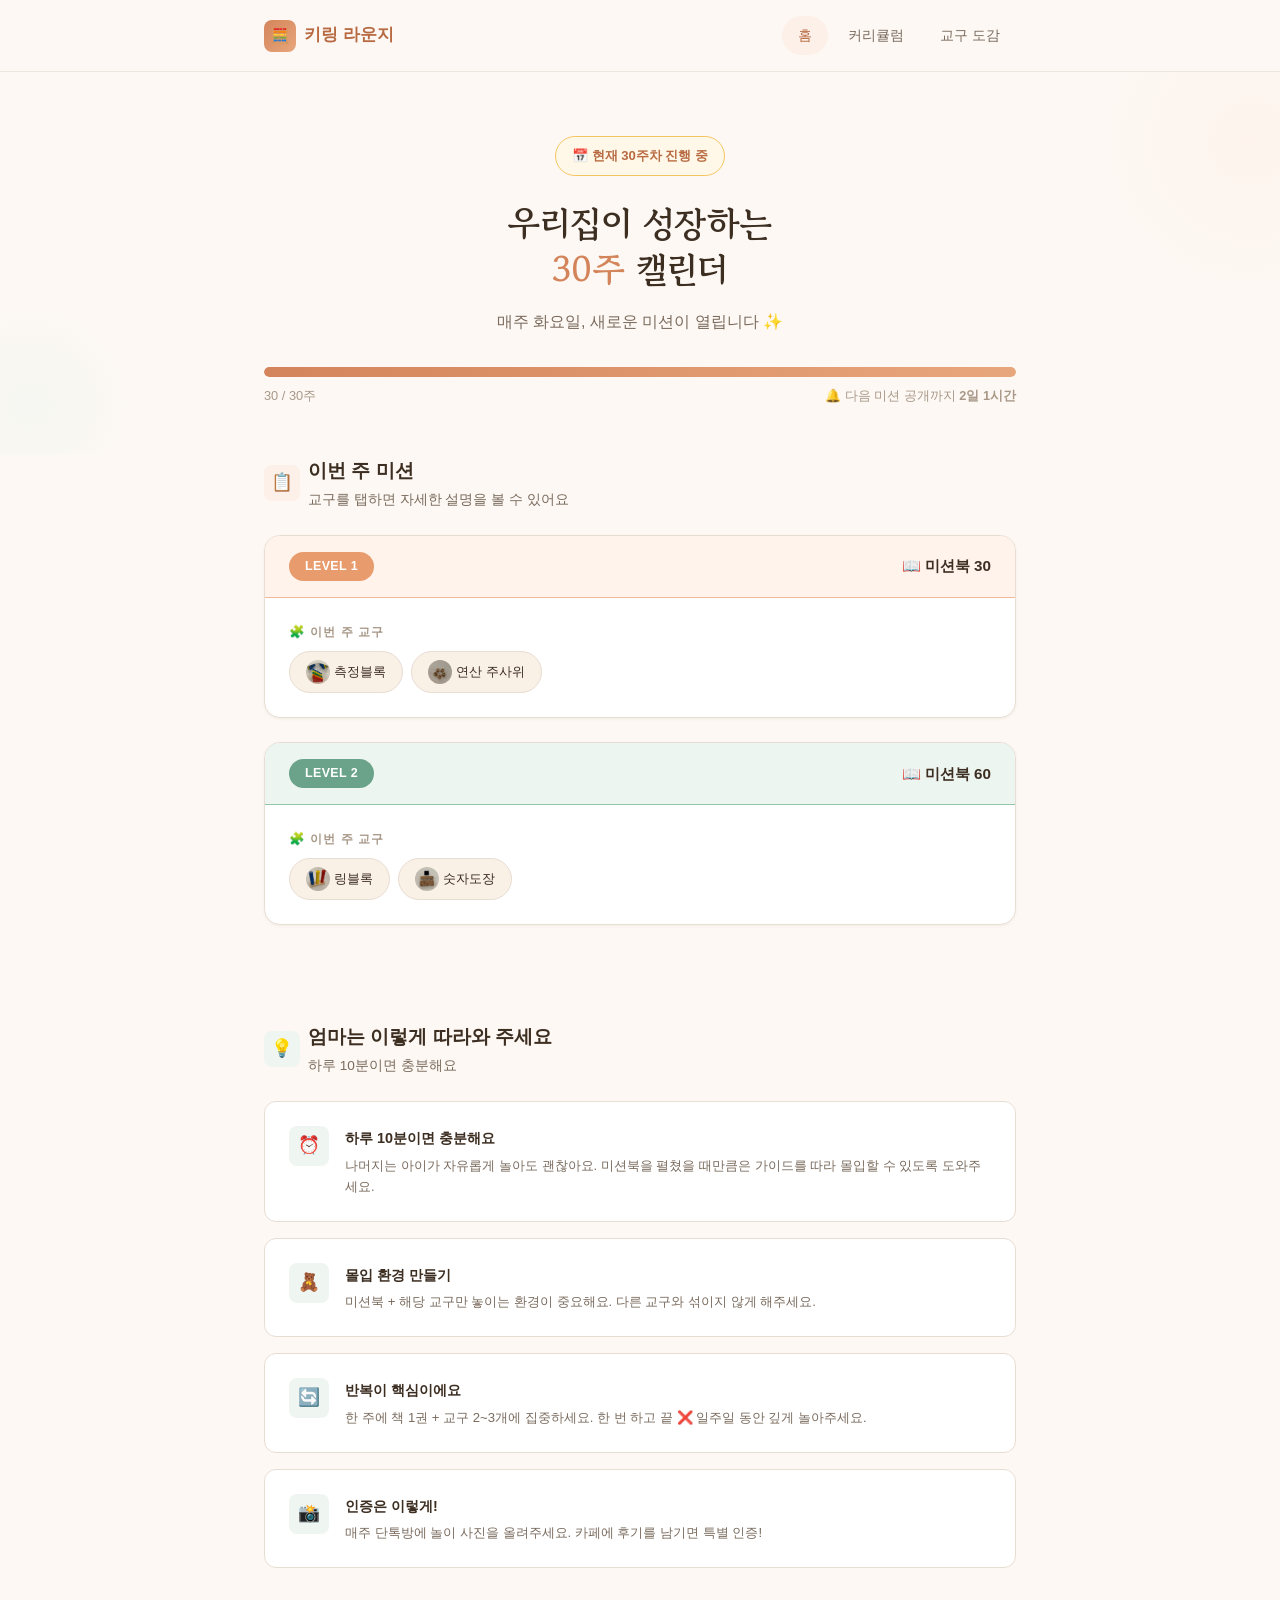
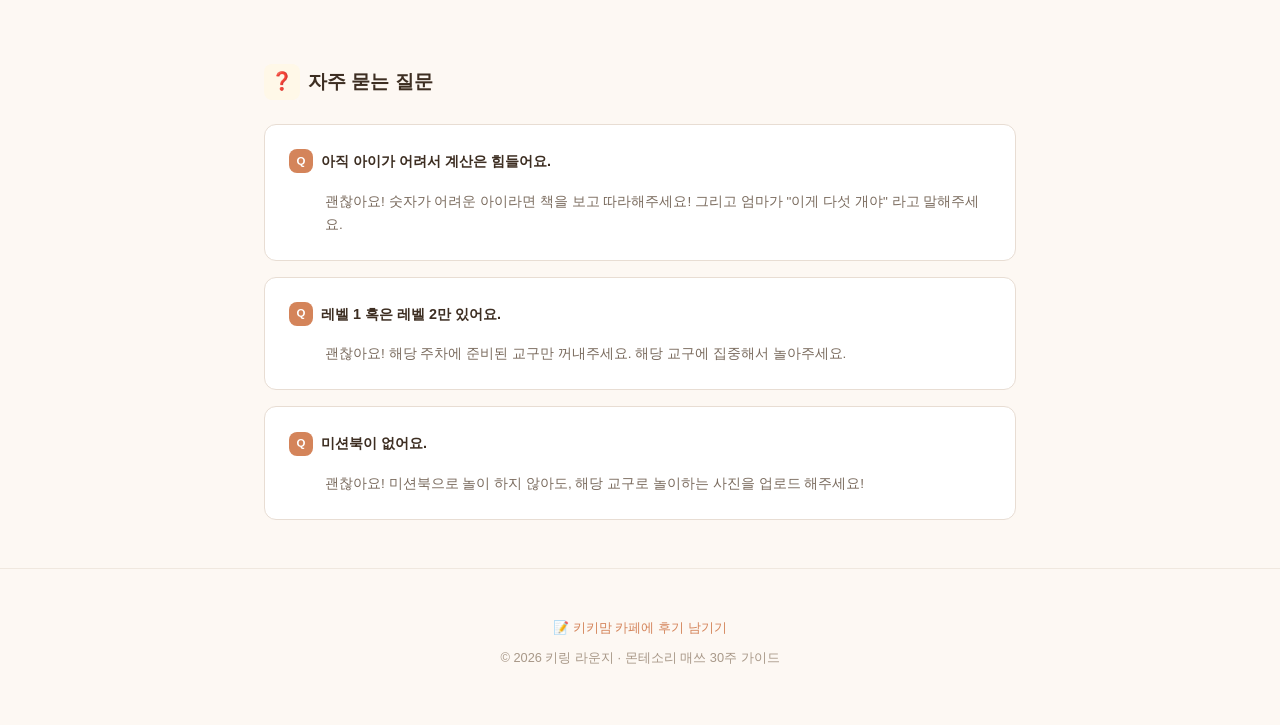
==== index.html @ b8d5ac5e "몬테소리 매쓰 30주 가이드 2기 사이트" ====
<!DOCTYPE html>
<html lang="ko">
<head>
  <meta charset="UTF-8">
  <meta name="viewport" content="width=device-width, initial-scale=1.0">
  <title>몬테소리 매쓰 30주 가이드 | 키링 라운지</title>
  <meta name="description" content="몬테소리 매쓰 교구와 미션북으로 우리 아이의 수학 감각을 키워주세요. 매주 화요일, 새로운 미션이 열립니다.">
  <link rel="preconnect" href="https://fonts.googleapis.com">
  <link rel="preconnect" href="https://fonts.gstatic.com" crossorigin>
  <link href="https://fonts.googleapis.com/css2?family=Gowun+Batang:wght@400;700&family=Pretendard:wght@400;500;600;700;800&display=swap" rel="stylesheet">
  <link rel="stylesheet" href="css/style.css">
</head>
<body data-page="home">

  <!-- 내비게이션 -->
  <nav class="nav">
    <div class="container nav-inner">
      <a href="index.html" class="nav-logo">
        <span class="nav-logo-icon">🧮</span>
        <span>키링 라운지</span>
      </a>
      <button class="nav-mobile-toggle" id="nav-toggle" aria-label="메뉴">☰</button>
      <div class="nav-links" id="nav-links">
        <a href="index.html" class="nav-link active">홈</a>
        <a href="curriculum.html" class="nav-link">커리큘럼</a>
        <a href="tools.html" class="nav-link">교구 도감</a>
      </div>
    </div>
  </nav>



  <!-- 히어로 -->
  <section class="hero">
    <div class="container hero-content">
      <div class="hero-badge" id="hero-badge">📅 로딩 중...</div>
      <h1 class="hero-title">우리집이 성장하는<br><em>30주</em> 캘린더</h1>
      <p class="hero-subtitle">매주 화요일, 새로운 미션이 열립니다 ✨</p>

      <div class="progress-section">
        <div class="progress-bar-wrapper">
          <div class="progress-bar-fill" id="progress-fill" style="width: 0%"></div>
        </div>
        <div class="progress-info">
          <span id="progress-text">- / 30주</span>
          <span id="countdown"></span>
        </div>
      </div>
    </div>
  </section>



  <!-- 이번 주 미션 -->
  <section class="current-week-section">
    <div class="container">
      <div class="section-header">
        <div class="section-icon" style="background: var(--color-primary-bg);">📋</div>
        <div>
          <div class="section-title">이번 주 미션</div>
          <div class="section-subtitle">교구를 탭하면 자세한 설명을 볼 수 있어요</div>
        </div>
      </div>
      <div class="mission-cards" id="mission-cards"></div>
    </div>
  </section>

  <!-- 이렇게 따라와 주세요 -->
  <section class="guide-section">
    <div class="container">
      <div class="section-header">
        <div class="section-icon" style="background: var(--color-secondary-bg);">💡</div>
        <div>
          <div class="section-title">엄마는 이렇게 따라와 주세요</div>
          <div class="section-subtitle">하루 10분이면 충분해요</div>
        </div>
      </div>
      <div class="guide-cards" id="guide-cards"></div>
    </div>
  </section>

  <!-- FAQ -->
  <section class="faq-section">
    <div class="container">
      <div class="section-header">
        <div class="section-icon" style="background: var(--color-highlight-bg);">❓</div>
        <div>
          <div class="section-title">자주 묻는 질문</div>
        </div>
      </div>
      <div class="faq-list" id="faq-list"></div>
    </div>
  </section>



  <!-- 푸터 -->
  <footer class="footer">
    <div class="container">
      <p class="footer-text">
        <a href="https://cafe.naver.com/f-e/cafes/31207252/menus/6?viewType=W" class="footer-link" target="_blank">
          📝 키키맘 카페에 후기 남기기
        </a>
      </p>
      <p class="footer-text">© 2026 키링 라운지 · 몬테소리 매쓰 30주 가이드</p>
    </div>
  </footer>

  <!-- 교구 모달 -->
  <div class="modal-overlay" id="tool-modal">
    <div class="modal" id="tool-modal-content"></div>
  </div>

  <script src="js/data.js"></script>
  <script src="js/app.js"></script>
</body>
</html>
---- css/style.css ----
/* ==================== CSS 변수 & 리셋 ==================== */
:root {
  /* 몬테소리 감성 컬러 팔레트 */
  --color-bg: #FDF8F3;
  --color-bg-warm: #F9F0E6;
  --color-card: #FFFFFF;
  --color-card-hover: #FFF9F2;

  --color-primary: #D4845A;
  --color-primary-light: #E8A67C;
  --color-primary-dark: #B86B42;
  --color-primary-bg: #FDF0E8;

  --color-secondary: #7BA68D;
  --color-secondary-light: #A3C4AF;
  --color-secondary-dark: #5C8A6F;
  --color-secondary-bg: #EFF6F1;

  --color-accent: #C4956A;
  --color-accent-light: #D4B08E;

  --color-level1: #E89B6C;
  --color-level1-bg: #FFF3EB;
  --color-level1-border: #F0B894;

  --color-level2: #6BA38A;
  --color-level2-bg: #EDF5F0;
  --color-level2-border: #95C4AC;

  --color-text: #3D2E22;
  --color-text-secondary: #7A6B5E;
  --color-text-light: #A89888;
  --color-text-inverse: #FFFFFF;

  --color-border: #E8DDD3;
  --color-border-light: #F0E8DF;

  --color-highlight: #F5C563;
  --color-highlight-bg: #FFF8E8;

  --color-badge-vip: #D4845A;
  --color-badge-family: #7BA68D;
  --color-badge-guest: #C4956A;

  /* 타이포그래피 */
  --font-main: 'Pretendard', -apple-system, BlinkMacSystemFont, 'Segoe UI', sans-serif;
  --font-accent: 'Gowun Batang', serif;

  /* 간격 */
  --space-xs: 4px;
  --space-sm: 8px;
  --space-md: 16px;
  --space-lg: 24px;
  --space-xl: 32px;
  --space-2xl: 48px;
  --space-3xl: 64px;

  /* 라운드 */
  --radius-sm: 8px;
  --radius-md: 12px;
  --radius-lg: 16px;
  --radius-xl: 24px;
  --radius-full: 9999px;

  /* 그림자 */
  --shadow-sm: 0 1px 3px rgba(61, 46, 34, 0.06);
  --shadow-md: 0 4px 12px rgba(61, 46, 34, 0.08);
  --shadow-lg: 0 8px 24px rgba(61, 46, 34, 0.1);
  --shadow-xl: 0 16px 40px rgba(61, 46, 34, 0.12);

  /* 트랜지션 */
  --transition-fast: 0.15s ease;
  --transition-normal: 0.25s ease;
  --transition-slow: 0.4s ease;
}

/* 리셋 */
*, *::before, *::after {
  margin: 0;
  padding: 0;
  box-sizing: border-box;
}

html {
  scroll-behavior: smooth;
  -webkit-text-size-adjust: 100%;
}

body {
  font-family: var(--font-main);
  background-color: var(--color-bg);
  color: var(--color-text);
  line-height: 1.7;
  min-height: 100vh;
  overflow-x: hidden;
}

a {
  color: inherit;
  text-decoration: none;
}

img {
  max-width: 100%;
  height: auto;
  display: block;
}

button {
  font-family: inherit;
  cursor: pointer;
  border: none;
  background: none;
}

/* ==================== 공통 레이아웃 ==================== */
.container {
  max-width: 800px;
  margin: 0 auto;
  padding: 0 var(--space-lg);
}

.page-section {
  padding: var(--space-2xl) 0;
}

/* ==================== 내비게이션 ==================== */
.nav {
  position: sticky;
  top: 0;
  z-index: 100;
  background: rgba(253, 248, 243, 0.92);
  backdrop-filter: blur(12px);
  -webkit-backdrop-filter: blur(12px);
  border-bottom: 1px solid var(--color-border-light);
  padding: var(--space-md) 0;
}

.nav-inner {
  display: flex;
  align-items: center;
  justify-content: space-between;
}

.nav-logo {
  display: flex;
  align-items: center;
  gap: var(--space-sm);
  font-weight: 700;
  font-size: 1.05rem;
  color: var(--color-primary-dark);
}

.nav-logo-icon {
  width: 32px;
  height: 32px;
  background: linear-gradient(135deg, var(--color-primary), var(--color-primary-light));
  border-radius: var(--radius-sm);
  display: flex;
  align-items: center;
  justify-content: center;
  font-size: 1rem;
}

.nav-links {
  display: flex;
  gap: var(--space-xs);
}

.nav-link {
  padding: var(--space-sm) var(--space-md);
  border-radius: var(--radius-full);
  font-size: 0.85rem;
  font-weight: 500;
  color: var(--color-text-secondary);
  transition: all var(--transition-fast);
}

.nav-link:hover,
.nav-link.active {
  background: var(--color-primary-bg);
  color: var(--color-primary-dark);
}

/* 모바일 내비 */
.nav-mobile-toggle {
  display: none;
  width: 36px;
  height: 36px;
  align-items: center;
  justify-content: center;
  border-radius: var(--radius-sm);
  font-size: 1.2rem;
  color: var(--color-text-secondary);
}

@media (max-width: 640px) {
  .nav-links {
    display: none;
    position: absolute;
    top: 100%;
    left: 0;
    right: 0;
    background: rgba(253, 248, 243, 0.98);
    backdrop-filter: blur(12px);
    flex-direction: column;
    padding: var(--space-sm) var(--space-lg);
    border-bottom: 1px solid var(--color-border-light);
    box-shadow: var(--shadow-md);
  }

  .nav-links.open {
    display: flex;
  }

  .nav-mobile-toggle {
    display: flex;
  }
}

/* ==================== 히어로 섹션 ==================== */
.hero {
  padding: var(--space-3xl) 0 var(--space-2xl);
  text-align: center;
  position: relative;
  overflow: hidden;
}

.hero::before {
  content: '';
  position: absolute;
  top: -80px;
  right: -120px;
  width: 300px;
  height: 300px;
  background: radial-gradient(circle, var(--color-primary-bg) 0%, transparent 70%);
  border-radius: 50%;
  opacity: 0.6;
}

.hero::after {
  content: '';
  position: absolute;
  bottom: -60px;
  left: -80px;
  width: 220px;
  height: 220px;
  background: radial-gradient(circle, var(--color-secondary-bg) 0%, transparent 70%);
  border-radius: 50%;
  opacity: 0.5;
}

.hero-content {
  position: relative;
  z-index: 1;
}

.hero-badge {
  display: inline-flex;
  align-items: center;
  gap: var(--space-sm);
  padding: var(--space-sm) var(--space-md);
  background: var(--color-highlight-bg);
  border: 1px solid var(--color-highlight);
  border-radius: var(--radius-full);
  font-size: 0.82rem;
  font-weight: 600;
  color: var(--color-primary-dark);
  margin-bottom: var(--space-lg);
  animation: fadeInDown 0.6s ease;
}

.hero-title {
  font-family: var(--font-accent);
  font-size: 2.2rem;
  font-weight: 700;
  line-height: 1.3;
  color: var(--color-text);
  margin-bottom: var(--space-md);
  animation: fadeInUp 0.6s ease 0.1s both;
}

.hero-title em {
  font-style: normal;
  color: var(--color-primary);
}

.hero-subtitle {
  font-size: 1rem;
  color: var(--color-text-secondary);
  margin-bottom: var(--space-xl);
  animation: fadeInUp 0.6s ease 0.2s both;
}

/* 진행률 바 */
.progress-section {
  animation: fadeInUp 0.6s ease 0.3s both;
}

.progress-bar-wrapper {
  background: var(--color-border-light);
  border-radius: var(--radius-full);
  height: 10px;
  overflow: hidden;
  margin-bottom: var(--space-sm);
}

.progress-bar-fill {
  height: 100%;
  background: linear-gradient(90deg, var(--color-primary), var(--color-primary-light));
  border-radius: var(--radius-full);
  transition: width 1s ease;
}

.progress-info {
  display: flex;
  justify-content: space-between;
  font-size: 0.8rem;
  color: var(--color-text-light);
}

/* ==================== 이번 주 미션 카드 ==================== */
.current-week-section {
  padding-bottom: var(--space-2xl);
}

.section-header {
  display: flex;
  align-items: center;
  gap: var(--space-sm);
  margin-bottom: var(--space-lg);
}

.section-icon {
  width: 36px;
  height: 36px;
  display: flex;
  align-items: center;
  justify-content: center;
  border-radius: var(--radius-sm);
  font-size: 1.1rem;
}

.section-title {
  font-size: 1.2rem;
  font-weight: 700;
}

.section-subtitle {
  font-size: 0.85rem;
  color: var(--color-text-secondary);
}

/* 미션 카드 */
.mission-cards {
  display: flex;
  flex-direction: column;
  gap: var(--space-lg);
}

.mission-card {
  background: var(--color-card);
  border-radius: var(--radius-lg);
  border: 1px solid var(--color-border);
  overflow: hidden;
  box-shadow: var(--shadow-sm);
  transition: all var(--transition-normal);
  animation: fadeInUp 0.5s ease both;
}

.mission-card:nth-child(2) {
  animation-delay: 0.1s;
}

.mission-card:hover {
  box-shadow: var(--shadow-md);
  transform: translateY(-2px);
}

.mission-card-header {
  padding: var(--space-md) var(--space-lg);
  display: flex;
  align-items: center;
  justify-content: space-between;
}

.mission-card.level1 .mission-card-header {
  background: var(--color-level1-bg);
  border-bottom: 1px solid var(--color-level1-border);
}

.mission-card.level2 .mission-card-header {
  background: var(--color-level2-bg);
  border-bottom: 1px solid var(--color-level2-border);
}

.level-badge {
  display: inline-flex;
  align-items: center;
  gap: var(--space-xs);
  padding: var(--space-xs) var(--space-md);
  border-radius: var(--radius-full);
  font-size: 0.78rem;
  font-weight: 700;
  letter-spacing: 0.03em;
}

.level-badge.l1 {
  background: var(--color-level1);
  color: white;
}

.level-badge.l2 {
  background: var(--color-level2);
  color: white;
}

.mission-book-num {
  font-weight: 700;
  font-size: 0.95rem;
}

.mission-card-body {
  padding: var(--space-lg);
}

.tools-label {
  font-size: 0.78rem;
  font-weight: 600;
  color: var(--color-text-light);
  text-transform: uppercase;
  letter-spacing: 0.08em;
  margin-bottom: var(--space-sm);
}

.tools-list {
  display: flex;
  flex-wrap: wrap;
  gap: var(--space-sm);
}

.tool-chip {
  display: inline-flex;
  align-items: center;
  gap: var(--space-xs);
  padding: var(--space-sm) var(--space-md);
  background: var(--color-bg-warm);
  border: 1px solid var(--color-border);
  border-radius: var(--radius-full);
  font-size: 0.82rem;
  font-weight: 500;
  color: var(--color-text);
  transition: all var(--transition-fast);
  cursor: pointer;
}

.tool-chip:hover {
  background: var(--color-primary-bg);
  border-color: var(--color-primary-light);
  color: var(--color-primary-dark);
}

.tool-chip-icon {
  font-size: 0.9rem;
}

/* ==================== 타임라인 ==================== */
.timeline-section {
  padding: var(--space-2xl) 0;
}

.timeline {
  position: relative;
  padding-left: var(--space-xl);
}

.timeline::before {
  content: '';
  position: absolute;
  left: 11px;
  top: 0;
  bottom: 0;
  width: 2px;
  background: var(--color-border);
}

.timeline-item {
  position: relative;
  padding-bottom: var(--space-lg);
  opacity: 0;
  animation: fadeInLeft 0.4s ease both;
}

.timeline-item:nth-child(n) {
  animation-delay: calc(var(--index, 0) * 0.05s);
}

.timeline-dot {
  position: absolute;
  left: -25px;
  top: 4px;
  width: 12px;
  height: 12px;
  border-radius: 50%;
  background: var(--color-border);
  border: 2px solid var(--color-bg);
  z-index: 1;
}

.timeline-item.past .timeline-dot {
  background: var(--color-secondary);
}

.timeline-item.current .timeline-dot {
  background: var(--color-primary);
  box-shadow: 0 0 0 4px var(--color-primary-bg);
  width: 14px;
  height: 14px;
  left: -26px;
  top: 3px;
}

.timeline-item.future .timeline-dot {
  background: var(--color-border-light);
  border-color: var(--color-border);
}

.timeline-card {
  background: var(--color-card);
  border: 1px solid var(--color-border);
  border-radius: var(--radius-md);
  padding: var(--space-md) var(--space-lg);
  cursor: pointer;
  transition: all var(--transition-fast);
}

.timeline-card:hover {
  border-color: var(--color-primary-light);
  box-shadow: var(--shadow-sm);
}

.timeline-item.current .timeline-card {
  border-color: var(--color-primary);
  background: var(--color-primary-bg);
  box-shadow: var(--shadow-md);
}

.timeline-item.future .timeline-card {
  opacity: 0.5;
}

.timeline-week-header {
  display: flex;
  align-items: center;
  justify-content: space-between;
  margin-bottom: var(--space-xs);
}

.timeline-week-num {
  font-weight: 700;
  font-size: 0.9rem;
}

.timeline-date {
  font-size: 0.78rem;
  color: var(--color-text-light);
}

.timeline-tools {
  display: flex;
  flex-wrap: wrap;
  gap: var(--space-xs);
  font-size: 0.78rem;
  color: var(--color-text-secondary);
}

.timeline-tool-tag {
  padding: 2px 8px;
  background: var(--color-bg-warm);
  border-radius: var(--radius-full);
  font-size: 0.72rem;
}

.timeline-note {
  margin-top: var(--space-sm);
  padding: var(--space-sm) var(--space-md);
  background: var(--color-highlight-bg);
  border-radius: var(--radius-sm);
  font-size: 0.78rem;
  color: var(--color-primary-dark);
}

/* ==================== 교구 도감 ==================== */
.tools-section {
  padding: var(--space-2xl) 0;
}

.tools-tabs {
  display: flex;
  gap: var(--space-sm);
  margin-bottom: var(--space-lg);
}

.tools-tab {
  padding: var(--space-sm) var(--space-lg);
  border-radius: var(--radius-full);
  font-size: 0.85rem;
  font-weight: 600;
  color: var(--color-text-secondary);
  border: 1px solid var(--color-border);
  transition: all var(--transition-fast);
}

.tools-tab:hover {
  border-color: var(--color-primary-light);
}

.tools-tab.active {
  background: var(--color-primary);
  color: white;
  border-color: var(--color-primary);
}

.tools-grid {
  display: grid;
  grid-template-columns: repeat(auto-fill, minmax(220px, 1fr));
  gap: var(--space-md);
}

.tool-card {
  background: var(--color-card);
  border: 1px solid var(--color-border);
  border-radius: var(--radius-md);
  overflow: hidden;
  transition: all var(--transition-normal);
  cursor: pointer;
  animation: fadeInUp 0.4s ease both;
}

.tool-card:hover {
  box-shadow: var(--shadow-md);
  transform: translateY(-3px);
  border-color: var(--color-primary-light);
}

.tool-card-img-wrapper {
  width: 100%;
  height: 180px;
  overflow: hidden;
  background: var(--color-bg-warm);
  display: flex;
  align-items: center;
  justify-content: center;
}

.tool-card-img {
  width: 100%;
  height: 100%;
  object-fit: contain;
  padding: var(--space-md);
  /* CSS 누끼 효과 - 밝은 배경 블렌딩 */
  mix-blend-mode: multiply;
}

.tool-card-icon {
  width: 48px;
  height: 48px;
  border-radius: var(--radius-md);
  display: flex;
  align-items: center;
  justify-content: center;
  font-size: 1.5rem;
  margin: var(--space-md) var(--space-lg) 0;
}

.tool-card.level1 .tool-card-icon {
  background: var(--color-level1-bg);
}

.tool-card.level2 .tool-card-icon {
  background: var(--color-level2-bg);
}

.tool-card-info {
  padding: var(--space-md) var(--space-lg) var(--space-lg);
}

.tool-card-name {
  font-weight: 700;
  font-size: 0.95rem;
  margin-bottom: var(--space-xs);
}

.tool-card-desc {
  font-size: 0.8rem;
  color: var(--color-text-secondary);
  line-height: 1.6;
}

.tool-card-missions {
  margin-top: var(--space-md);
  padding-top: var(--space-md);
  border-top: 1px solid var(--color-border-light);
  font-size: 0.75rem;
  color: var(--color-text-light);
}

/* 교구 칩 썸네일 */
.tool-chip-img {
  width: 24px;
  height: 24px;
  border-radius: 50%;
  object-fit: cover;
  mix-blend-mode: multiply;
  background: var(--color-bg-warm);
}

/* 모달 이미지 */
.modal-tool-img-wrapper {
  width: 100%;
  max-height: 240px;
  overflow: hidden;
  border-radius: var(--radius-md);
  background: var(--color-bg-warm);
  margin-bottom: var(--space-lg);
  display: flex;
  align-items: center;
  justify-content: center;
}

.modal-tool-img {
  max-width: 100%;
  max-height: 240px;
  object-fit: contain;
  padding: var(--space-md);
  mix-blend-mode: multiply;
}

/* ==================== 가이드 섹션 ==================== */
.guide-section {
  padding: var(--space-2xl) 0;
}

.guide-cards {
  display: flex;
  flex-direction: column;
  gap: var(--space-md);
}

.guide-card {
  background: var(--color-card);
  border: 1px solid var(--color-border);
  border-radius: var(--radius-md);
  padding: var(--space-lg);
  display: flex;
  gap: var(--space-md);
  align-items: flex-start;
  transition: all var(--transition-fast);
}

.guide-card:hover {
  box-shadow: var(--shadow-sm);
}

.guide-card-icon {
  width: 40px;
  height: 40px;
  min-width: 40px;
  border-radius: var(--radius-sm);
  background: var(--color-secondary-bg);
  display: flex;
  align-items: center;
  justify-content: center;
  font-size: 1.1rem;
}

.guide-card-content h3 {
  font-size: 0.9rem;
  font-weight: 700;
  margin-bottom: var(--space-xs);
}

.guide-card-content p {
  font-size: 0.82rem;
  color: var(--color-text-secondary);
  line-height: 1.6;
}

/* ==================== FAQ ==================== */
.faq-section {
  padding: var(--space-2xl) 0;
}

.faq-list {
  display: flex;
  flex-direction: column;
  gap: var(--space-md);
}

.faq-item {
  background: var(--color-card);
  border: 1px solid var(--color-border);
  border-radius: var(--radius-md);
  padding: var(--space-lg);
  cursor: pointer;
  transition: all var(--transition-fast);
}

.faq-item:hover {
  border-color: var(--color-primary-light);
}

.faq-question {
  display: flex;
  align-items: center;
  gap: var(--space-sm);
  font-weight: 700;
  font-size: 0.9rem;
}

.faq-question::before {
  content: 'Q';
  display: inline-flex;
  align-items: center;
  justify-content: center;
  width: 24px;
  height: 24px;
  min-width: 24px;
  background: var(--color-primary);
  color: white;
  border-radius: var(--radius-sm);
  font-size: 0.72rem;
  font-weight: 700;
}

.faq-answer {
  margin-top: var(--space-md);
  padding-left: 36px;
  font-size: 0.85rem;
  color: var(--color-text-secondary);
  line-height: 1.7;
}

/* ==================== 리워드 ==================== */
.rewards-section {
  padding: var(--space-2xl) 0;
}

.rewards-grid {
  display: grid;
  grid-template-columns: repeat(auto-fit, minmax(220px, 1fr));
  gap: var(--space-md);
}

.reward-card {
  background: var(--color-card);
  border: 1px solid var(--color-border);
  border-radius: var(--radius-lg);
  padding: var(--space-lg);
  text-align: center;
  transition: all var(--transition-normal);
}

.reward-card:hover {
  box-shadow: var(--shadow-md);
  transform: translateY(-3px);
}

.reward-card.vip {
  border-color: var(--color-badge-vip);
  background: linear-gradient(180deg, var(--color-primary-bg) 0%, var(--color-card) 100%);
}

.reward-card.family {
  border-color: var(--color-badge-family);
  background: linear-gradient(180deg, var(--color-secondary-bg) 0%, var(--color-card) 100%);
}

.reward-badge {
  font-size: 2rem;
  margin-bottom: var(--space-sm);
}

.reward-tier {
  font-weight: 700;
  font-size: 1rem;
  margin-bottom: var(--space-sm);
}

.reward-requirement {
  font-size: 0.78rem;
  color: var(--color-text-secondary);
  line-height: 1.5;
  margin-bottom: var(--space-md);
}

.reward-prize {
  display: inline-block;
  padding: var(--space-sm) var(--space-md);
  background: var(--color-highlight-bg);
  border: 1px solid var(--color-highlight);
  border-radius: var(--radius-full);
  font-size: 0.85rem;
  font-weight: 700;
  color: var(--color-primary-dark);
}

/* ==================== 푸터 ==================== */
.footer {
  padding: var(--space-2xl) 0;
  text-align: center;
  border-top: 1px solid var(--color-border-light);
}

.footer-text {
  font-size: 0.8rem;
  color: var(--color-text-light);
  margin-bottom: var(--space-sm);
}

.footer-link {
  color: var(--color-primary);
  font-weight: 500;
}

.footer-link:hover {
  text-decoration: underline;
}

/* ==================== 주차 상세 페이지 ==================== */
.week-detail {
  padding: var(--space-2xl) 0;
}

.week-nav {
  display: flex;
  justify-content: space-between;
  align-items: center;
  margin-bottom: var(--space-lg);
}

.week-nav-btn {
  display: flex;
  align-items: center;
  gap: var(--space-xs);
  padding: var(--space-sm) var(--space-md);
  background: var(--color-card);
  border: 1px solid var(--color-border);
  border-radius: var(--radius-full);
  font-size: 0.82rem;
  color: var(--color-text-secondary);
  transition: all var(--transition-fast);
}

.week-nav-btn:hover {
  border-color: var(--color-primary-light);
  color: var(--color-primary-dark);
}

.week-nav-btn.disabled {
  opacity: 0.3;
  pointer-events: none;
}

.week-detail-header {
  text-align: center;
  margin-bottom: var(--space-xl);
}

.week-detail-num {
  font-family: var(--font-accent);
  font-size: 2rem;
  font-weight: 700;
  color: var(--color-primary);
  margin-bottom: var(--space-xs);
}

.week-detail-date {
  font-size: 0.9rem;
  color: var(--color-text-secondary);
}

.week-detail-note {
  display: inline-block;
  margin-top: var(--space-sm);
  padding: var(--space-xs) var(--space-md);
  background: var(--color-highlight-bg);
  border-radius: var(--radius-full);
  font-size: 0.8rem;
  color: var(--color-primary-dark);
}

/* ==================== 모달 ==================== */
.modal-overlay {
  display: none;
  position: fixed;
  inset: 0;
  background: rgba(61, 46, 34, 0.4);
  backdrop-filter: blur(4px);
  z-index: 200;
  justify-content: center;
  align-items: center;
  padding: var(--space-lg);
}

.modal-overlay.open {
  display: flex;
}

.modal {
  background: var(--color-card);
  border-radius: var(--radius-xl);
  max-width: 480px;
  width: 100%;
  max-height: 80vh;
  overflow-y: auto;
  padding: var(--space-xl);
  animation: modalIn 0.3s ease;
}

.modal-close {
  float: right;
  width: 32px;
  height: 32px;
  display: flex;
  align-items: center;
  justify-content: center;
  border-radius: var(--radius-full);
  font-size: 1.2rem;
  color: var(--color-text-light);
  transition: all var(--transition-fast);
}

.modal-close:hover {
  background: var(--color-bg-warm);
  color: var(--color-text);
}

.modal-title {
  font-size: 1.2rem;
  font-weight: 700;
  margin-bottom: var(--space-md);
}

.modal-desc {
  font-size: 0.85rem;
  color: var(--color-text-secondary);
  line-height: 1.7;
  margin-bottom: var(--space-lg);
}

.modal-missions-title {
  font-size: 0.78rem;
  font-weight: 600;
  color: var(--color-text-light);
  margin-bottom: var(--space-sm);
}

.modal-missions-list {
  display: flex;
  flex-wrap: wrap;
  gap: var(--space-xs);
}

.modal-mission-tag {
  padding: 2px 10px;
  background: var(--color-bg-warm);
  border-radius: var(--radius-full);
  font-size: 0.75rem;
  color: var(--color-text-secondary);
}

/* ==================== 애니메이션 ==================== */
@keyframes fadeInUp {
  from { opacity: 0; transform: translateY(16px); }
  to { opacity: 1; transform: translateY(0); }
}

@keyframes fadeInDown {
  from { opacity: 0; transform: translateY(-12px); }
  to { opacity: 1; transform: translateY(0); }
}

@keyframes fadeInLeft {
  from { opacity: 0; transform: translateX(-12px); }
  to { opacity: 1; transform: translateX(0); }
}

@keyframes modalIn {
  from { opacity: 0; transform: scale(0.95); }
  to { opacity: 1; transform: scale(1); }
}

@keyframes pulse {
  0%, 100% { transform: scale(1); }
  50% { transform: scale(1.05); }
}

/* ==================== 반응형 ==================== */
@media (max-width: 640px) {
  .hero-title {
    font-size: 1.6rem;
  }

  .tools-grid {
    grid-template-columns: 1fr;
  }

  .rewards-grid {
    grid-template-columns: 1fr;
  }

  .container {
    padding: 0 var(--space-md);
  }

  .week-grid {
    grid-template-columns: repeat(6, 1fr);
  }
}

/* ==================== 참가자 선택 바 ==================== */
.user-selector-section {
  position: sticky;
  top: 56px;
  z-index: 90;
  background: rgba(253, 248, 243, 0.95);
  backdrop-filter: blur(12px);
  -webkit-backdrop-filter: blur(12px);
  border-bottom: 1px solid var(--color-border-light);
  padding: var(--space-sm) 0;
}

.user-selector-inner {
  display: flex;
  align-items: center;
  gap: var(--space-md);
  flex-wrap: wrap;
}

.user-selector-label {
  display: flex;
  align-items: center;
  gap: var(--space-xs);
  font-size: 0.85rem;
  font-weight: 600;
  color: var(--color-text-secondary);
  white-space: nowrap;
}

.user-selector-icon {
  font-size: 1rem;
}

.user-selector-dropdown-wrapper {
  flex: 1;
  min-width: 160px;
}

.user-selector-dropdown {
  width: 100%;
  padding: var(--space-sm) var(--space-md);
  border: 1px solid var(--color-border);
  border-radius: var(--radius-full);
  background: var(--color-card);
  font-family: var(--font-main);
  font-size: 0.85rem;
  color: var(--color-text);
  appearance: none;
  -webkit-appearance: none;
  background-image: url("data:image/svg+xml,%3Csvg xmlns='http://www.w3.org/2000/svg' width='12' height='12' viewBox='0 0 24 24' fill='none' stroke='%237A6B5E' stroke-width='2' stroke-linecap='round' stroke-linejoin='round'%3E%3Cpolyline points='6 9 12 15 18 9'%3E%3C/polyline%3E%3C/svg%3E");
  background-repeat: no-repeat;
  background-position: right 12px center;
  cursor: pointer;
  transition: all var(--transition-fast);
}

.user-selector-dropdown:focus {
  outline: none;
  border-color: var(--color-primary);
  box-shadow: 0 0 0 3px var(--color-primary-bg);
}

.user-selector-welcome {
  font-size: 0.8rem;
  color: var(--color-secondary-dark);
  white-space: nowrap;
}

/* ==================== 미션 체크 버튼 ==================== */
.mission-check-btn {
  display: flex;
  align-items: center;
  justify-content: center;
  width: 100%;
  margin-top: var(--space-md);
  padding: var(--space-sm) var(--space-md);
  border: 2px dashed var(--color-border);
  border-radius: var(--radius-md);
  font-size: 0.85rem;
  font-weight: 600;
  color: var(--color-text-secondary);
  background: var(--color-bg-warm);
  cursor: pointer;
  transition: all var(--transition-normal);
}

.mission-check-btn:hover {
  border-color: var(--color-primary-light);
  color: var(--color-primary-dark);
  background: var(--color-primary-bg);
}

.mission-check-btn.checked {
  border: 2px solid var(--color-secondary);
  background: var(--color-secondary-bg);
  color: var(--color-secondary-dark);
}

.mission-check-btn.just-checked {
  animation: checkPop 0.4s ease;
}

@keyframes checkPop {
  0% { transform: scale(1); }
  30% { transform: scale(1.05); }
  60% { transform: scale(0.97); }
  100% { transform: scale(1); }
}

/* 체크 영역 */
.mission-check-area {
  background: var(--color-card);
  border: 1px solid var(--color-border);
  border-radius: var(--radius-lg);
  padding: var(--space-lg);
  margin-top: var(--space-md);
}

.check-hint {
  font-size: 0.72rem;
  color: var(--color-text-light);
  margin-top: var(--space-xs);
  margin-bottom: var(--space-md);
  padding-left: var(--space-xs);
}

.check-hint:last-of-type {
  margin-bottom: 0;
}

.week-complete-badge {
  margin-top: var(--space-md);
  padding: var(--space-sm) var(--space-md);
  background: linear-gradient(135deg, var(--color-primary-bg), var(--color-highlight-bg));
  border: 1px solid var(--color-highlight);
  border-radius: var(--radius-md);
  font-size: 0.9rem;
  font-weight: 700;
  color: var(--color-primary-dark);
  justify-content: center;
  align-items: center;
  text-align: center;
}

.week-dot.partial {
  background: var(--color-primary-bg);
  color: var(--color-primary);
  border-color: var(--color-primary-light);
}

/* ==================== 나의 진행 현황 ==================== */
.my-progress-section {
  padding-bottom: var(--space-2xl);
}

.my-progress-card {
  background: var(--color-card);
  border: 1px solid var(--color-border);
  border-radius: var(--radius-lg);
  padding: var(--space-lg);
  box-shadow: var(--shadow-sm);
}

.my-progress-header {
  display: flex;
  justify-content: space-between;
  align-items: center;
  margin-bottom: var(--space-md);
}

.my-progress-title {
  font-weight: 700;
  font-size: 1rem;
}

.my-progress-count {
  font-weight: 700;
  font-size: 0.9rem;
  color: var(--color-primary);
}

.my-progress-bar-wrapper {
  height: 8px;
  background: var(--color-border-light);
  border-radius: var(--radius-full);
  overflow: hidden;
  margin-bottom: var(--space-md);
}

.my-progress-bar {
  height: 100%;
  background: linear-gradient(90deg, var(--color-secondary), var(--color-secondary-light));
  border-radius: var(--radius-full);
  transition: width 0.8s ease;
}

.reward-status {
  padding: var(--space-sm) var(--space-md);
  border-radius: var(--radius-md);
  font-size: 0.85rem;
  font-weight: 600;
  margin-bottom: var(--space-md);
  text-align: center;
}

.reward-status.vip {
  background: var(--color-primary-bg);
  color: var(--color-primary-dark);
}

.reward-status.family {
  background: var(--color-secondary-bg);
  color: var(--color-secondary-dark);
}

.reward-status-list {
  display: flex;
  gap: var(--space-md);
  margin-bottom: var(--space-md);
}

.reward-status-item {
  flex: 1;
  padding: var(--space-sm) var(--space-md);
  background: var(--color-bg-warm);
  border-radius: var(--radius-md);
  font-size: 0.8rem;
  text-align: center;
}

.week-grid {
  display: grid;
  grid-template-columns: repeat(10, 1fr);
  gap: var(--space-xs);
}

.week-dot {
  width: 100%;
  aspect-ratio: 1;
  display: flex;
  align-items: center;
  justify-content: center;
  border-radius: var(--radius-sm);
  font-size: 0.65rem;
  font-weight: 600;
  background: var(--color-bg-warm);
  color: var(--color-text-light);
  border: 1px solid var(--color-border-light);
}

.week-dot.done {
  background: var(--color-secondary);
  color: white;
  border-color: var(--color-secondary);
}

.week-dot.current {
  background: var(--color-primary-bg);
  color: var(--color-primary);
  border-color: var(--color-primary);
  font-weight: 700;
}

.week-dot.future {
  opacity: 0.4;
}

.progress-empty {
  text-align: center;
  padding: var(--space-xl);
  color: var(--color-text-light);
  font-size: 0.85rem;
}
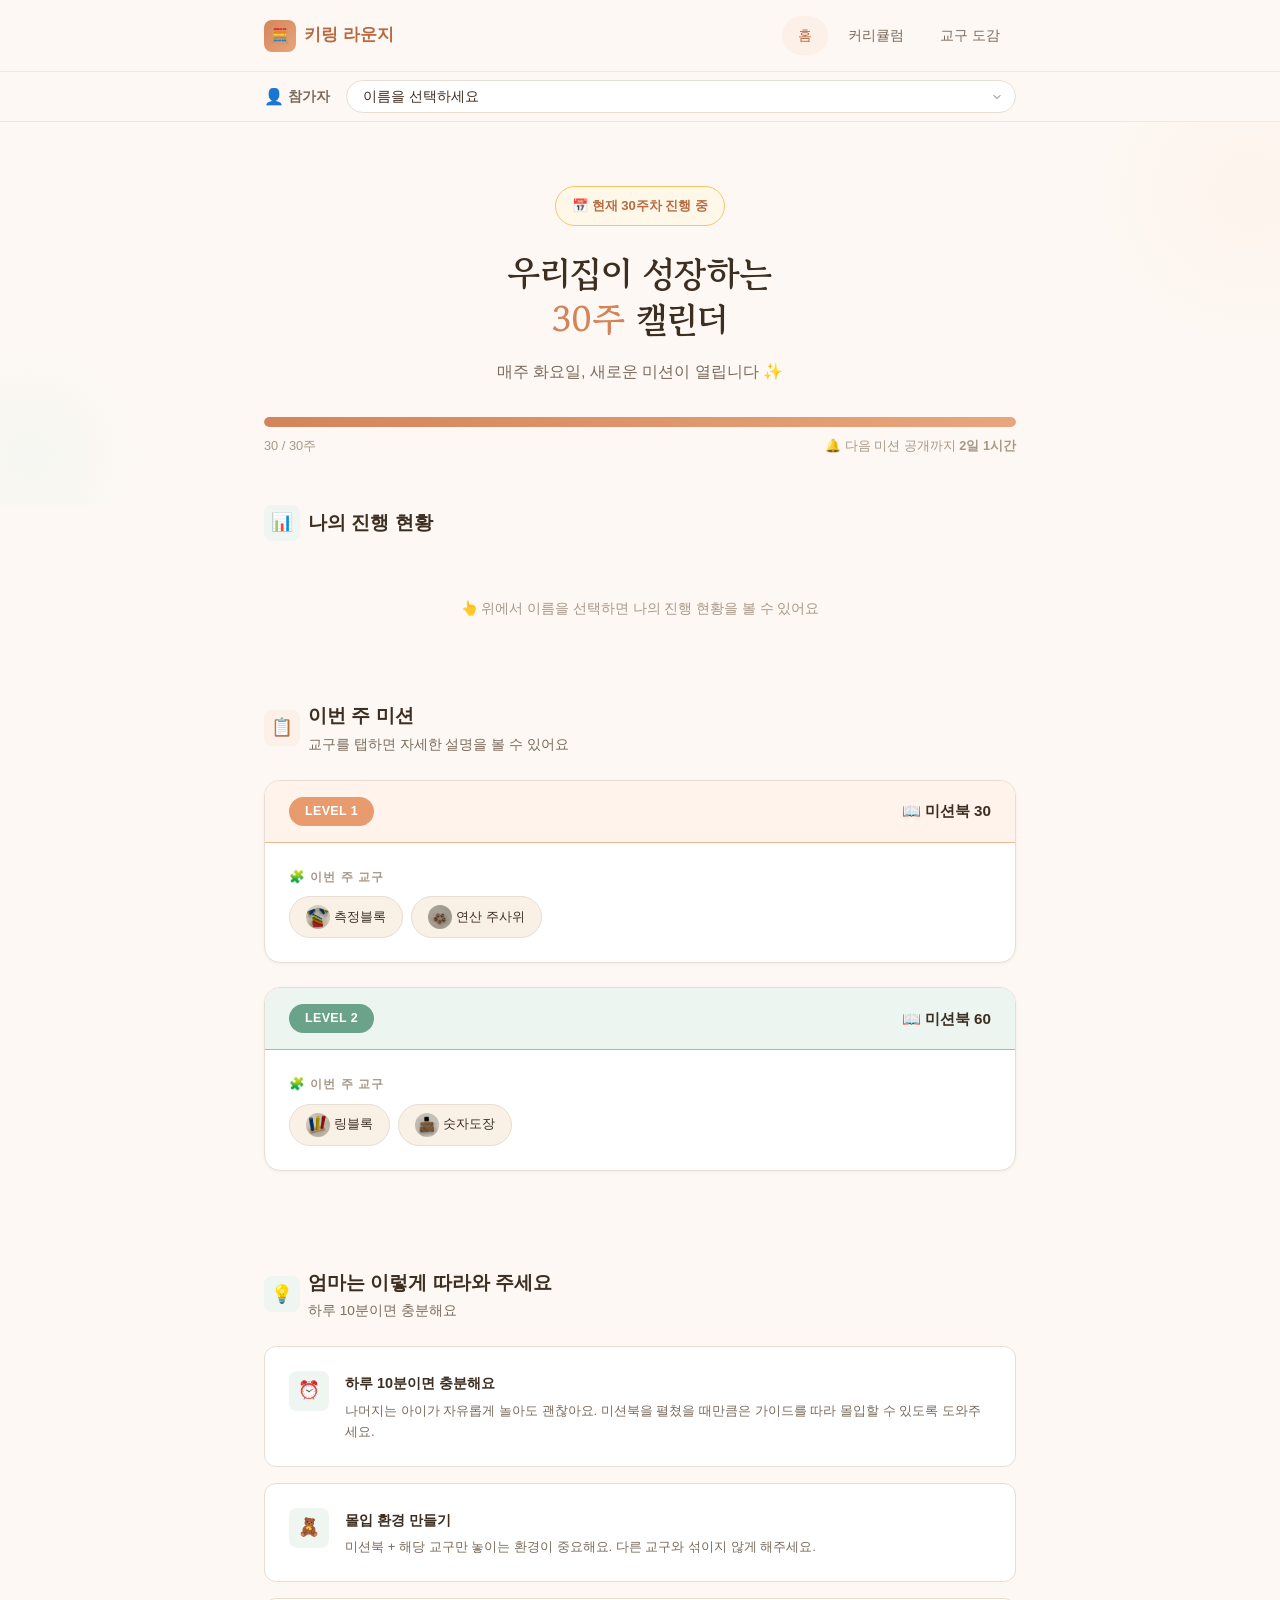
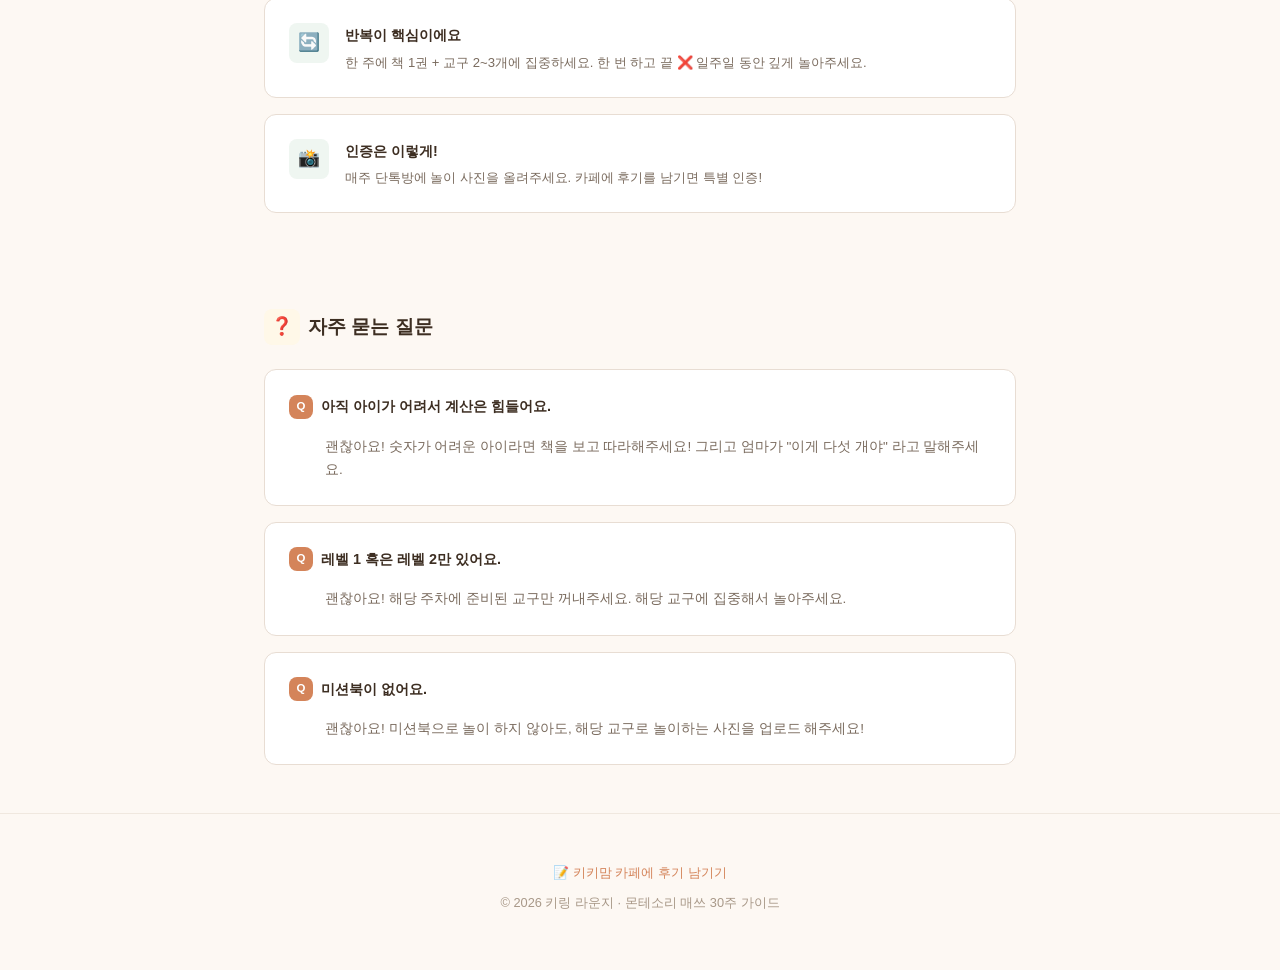
==== commit 71054810: "Update missions and participants list for Season 2" ====
--- a/index.html
+++ b/index.html
@@ -28,6 +28,10 @@
     </div>
   </nav>
 
+  <!-- 참가자 선택 바 -->
+  <div class="user-selector-section">
+    <div class="container" id="user-selector"></div>
+  </div>
 
 
   <!-- 히어로 -->
@@ -49,6 +53,18 @@
     </div>
   </section>
 
+  <!-- 나의 진행 현황 -->
+  <section class="my-progress-section">
+    <div class="container">
+      <div class="section-header">
+        <div class="section-icon" style="background: var(--color-secondary-bg);">📊</div>
+        <div>
+          <div class="section-title">나의 진행 현황</div>
+        </div>
+      </div>
+      <div id="my-progress"></div>
+    </div>
+  </section>
 
 
   <!-- 이번 주 미션 -->
@@ -93,7 +109,6 @@
   </section>
 
 
-
   <!-- 푸터 -->
   <footer class="footer">
     <div class="container">
@@ -111,7 +126,8 @@
     <div class="modal" id="tool-modal-content"></div>
   </div>
 
-  <script src="js/data.js"></script>
-  <script src="js/app.js"></script>
+  <script src="js/data.js?v=20260415a"></script>
+  <script src="js/checkin.js?v=20260415a"></script>
+  <script src="js/app.js?v=20260415a"></script>
 </body>
 </html>
